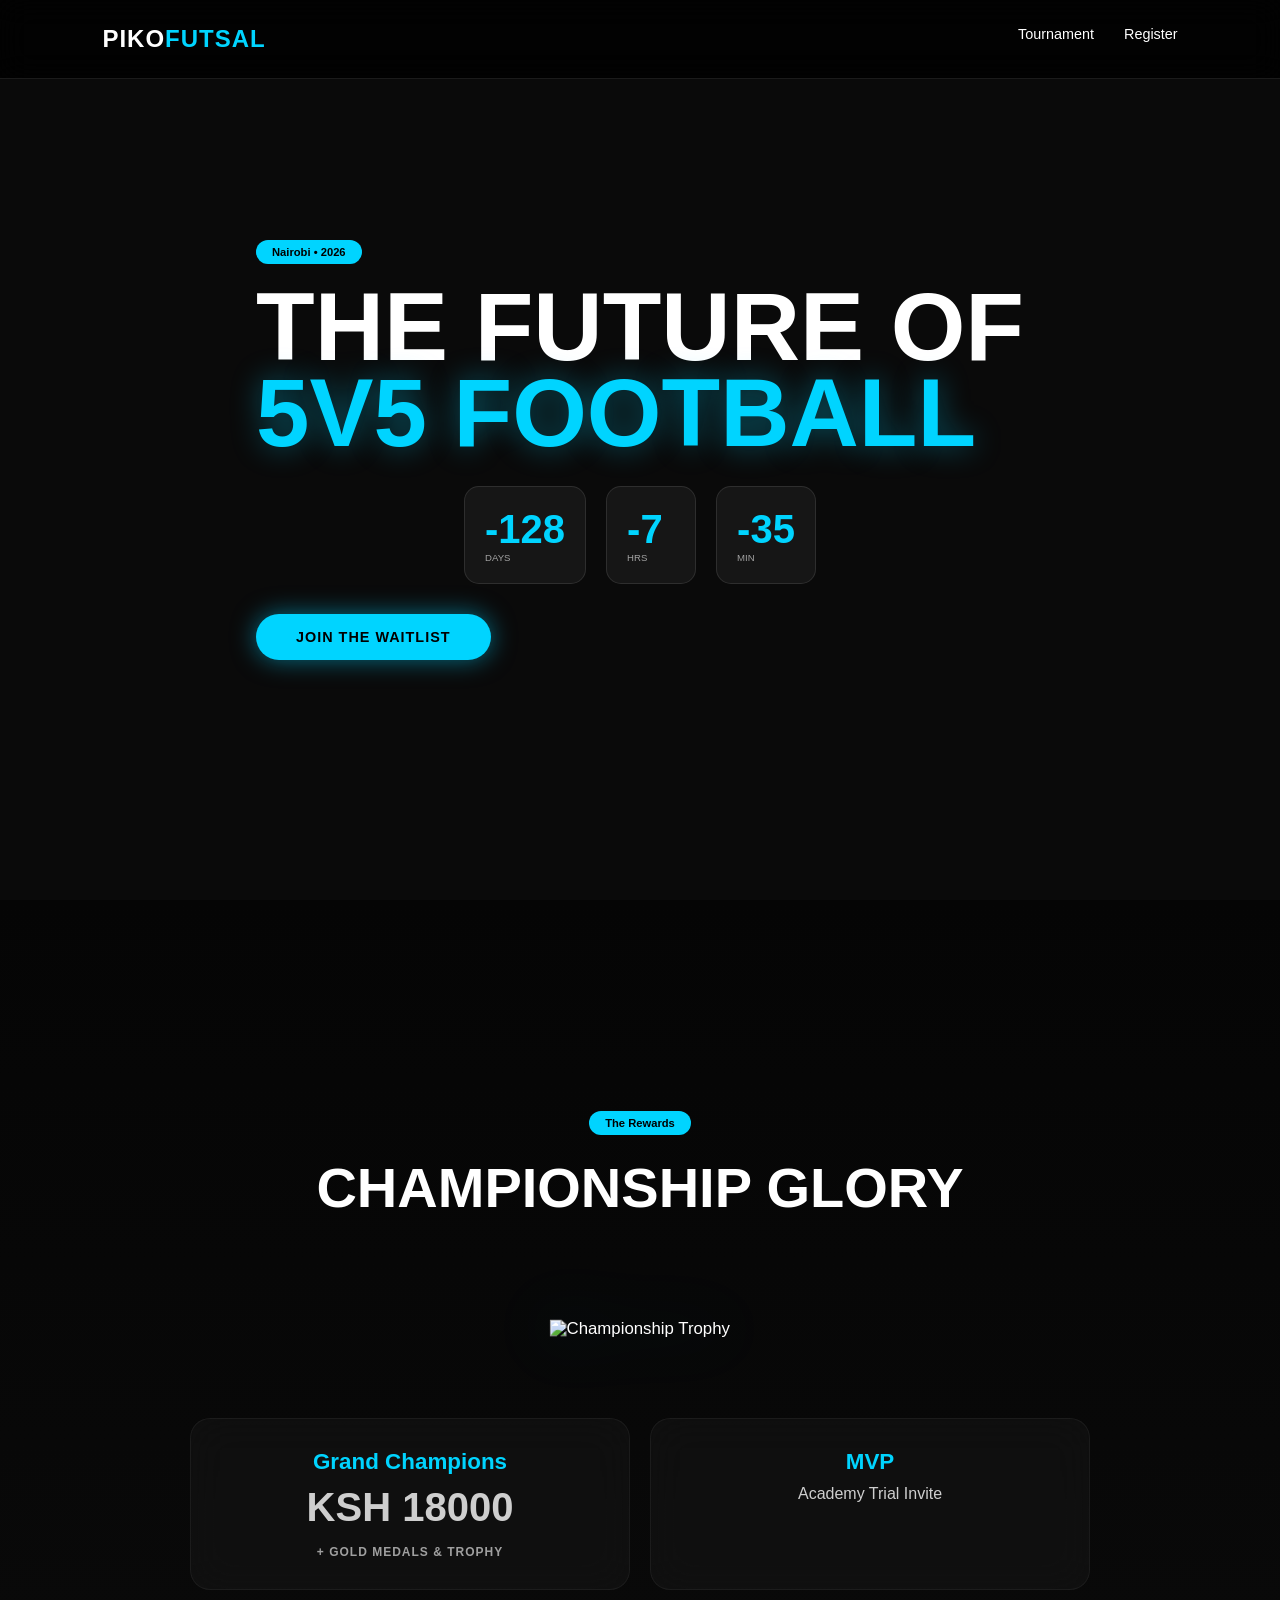
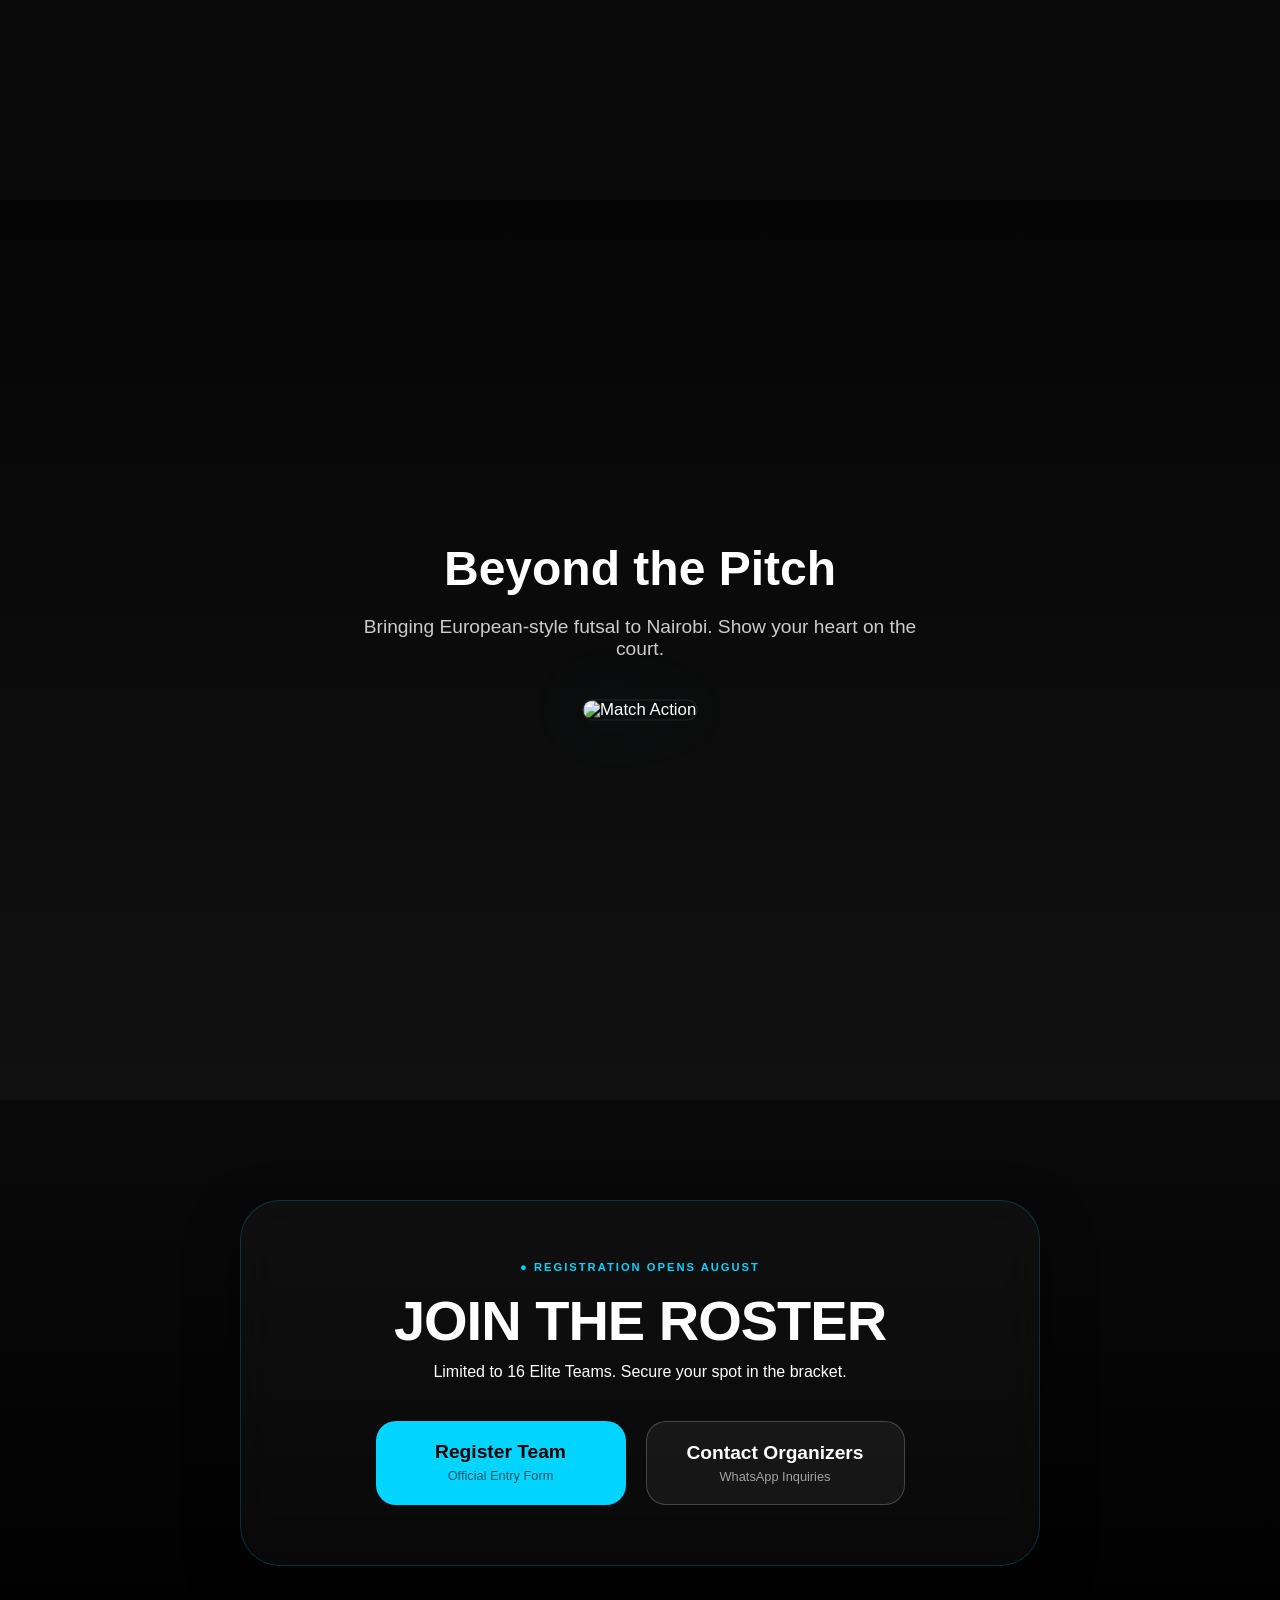
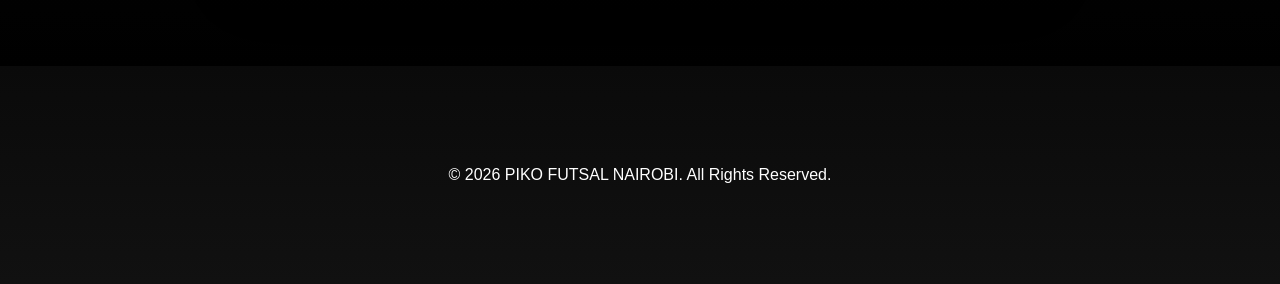
==== index.html @ ca1286e1 "Add files via upload" ====
<!DOCTYPE html>
<html lang="en">
<head>
    <meta charset="UTF-8">
    <meta name="viewport" content="width=device-width, initial-scale=1.0">
    <title>PIKO FUTSAL | Nairobi 2026</title>
    <link rel="stylesheet" href="style.css">
</head>
<body>

    <nav>
        <div class="logo">PIKO<span>FUTSAL</span></div>
        <ul>
            <li><a href="#about">Tournament</a></li>
            <li><a href="#register">Register</a></li>
        </ul>
    </nav>

    <section class="apple-slide hero-bg">
    <div class="overlay"></div>
    <div class="hero-content">
        <div class="badge">Nairobi • 2026</div>
        <h1>THE FUTURE OF<br><span>5V5 FOOTBALL</span></h1>
        <div class="countdown">
            <div class="time-box"><span id="days">00</span><p>Days</p></div>
            <div class="time-box"><span id="hours">00</span><p>Hrs</p></div>
            <div class="time-box"><span id="mins">00</span><p>Min</p></div>
        </div>
        <a href="register.html" class="btn-glow">Join the Waitlist</a>
    </div>
</section>

<section id="prizes" class="apple-slide prize-bg reveal">
    <div class="section-header">
        <span class="badge">The Rewards</span>
        <h2>CHAMPIONSHIP <span>GLORY</span></h2>
    </div>
    
    <img src="trophy.jpg" class="apple-product-img" alt="Championship Trophy">

    <div class="prize-grid">
        <div class="prize-card main-prize">
            <h3>Grand Champions</h3>
            <p class="amount">KSH 18000</p>
            <span class="detail">+ Gold Medals & Trophy</span>
        </div>
        <div class="prize-card">
            <h3>MVP</h3>
            <p>Academy Trial Invite</p>
        </div>
    </div>
</section>

<section id="about" class="apple-slide about-bg reveal">
    <div class="content-box">
        <h2>Beyond the Pitch</h2>
        <p>Bringing European-style futsal to Nairobi. Show your heart on the court.</p>
    </div>

    <img src="http://googleusercontent.com/image_collection/image_retrieval/14872538841475084039_0" class="apple-product-img action-img" alt="Match Action">
</section>
    <section id="register" class="reg-section reveal">
        <div class="reg-card">
            <div class="reg-header">
                <span class="live-indicator">● REGISTRATION OPENS AUGUST</span>
                <h2>JOIN THE ROSTER</h2>
                <p>Limited to 16 Elite Teams. Secure your spot in the bracket.</p>
            </div>
            
            <div class="reg-options">
                <a href="register.html" class="reg-btn primary">
               
                    <span>Register Team</span>
                    <small>Official Entry Form</small>
                </a>
                <a href="https://wa.me/254700000000" class="reg-btn secondary">
                    <span>Contact Organizers</span>
                    <small>WhatsApp Inquiries</small>
                </a>
            </div>
        </div>
    </section>

    <footer>
        <p>&copy; 2026 PIKO FUTSAL NAIROBI. All Rights Reserved.</p>
    </footer>

    <script>
        // COUNTDOWN TIMER
        const targetDate = new Date("August 1, 2026 00:00:00").getTime();
        function updateTimer() {
            const now = new Date().getTime();
            const diff = targetDate - now;
            document.getElementById("days").innerText = Math.floor(diff / (1000 * 60 * 60 * 24));
            document.getElementById("hours").innerText = Math.floor((diff % (1000 * 60 * 60 * 24)) / (1000 * 60 * 60));
            document.getElementById("mins").innerText = Math.floor((diff % (1000 * 60 * 60)) / (1000 * 60));
        }
        setInterval(updateTimer, 1000);

        // SCROLL REVEAL
        const observer = new IntersectionObserver((entries) => {
            entries.forEach((entry) => {
                if (entry.isIntersecting) entry.target.classList.add('active');
            });
        }, { threshold: 0.1 });
        document.querySelectorAll('.reveal').forEach((el) => observer.observe(el));
    </script>
</body>
</html>
---- style.css ----
:root {
    --neon: #00d4ff;
    --bg: #0a0a0a;
    --glass: rgba(255, 255, 255, 0.05);
}

* {
    margin: 0;
    padding: 0;
    box-sizing: border-box;
    font-family: 'Inter', -apple-system, BlinkMacSystemFont, sans-serif;
    color: white;
}

body {
    background-color: var(--bg);
    overflow-x: hidden;
}

/* NAVIGATION */
nav {
    display: flex;
    justify-content: space-between;
    padding: 25px 8%;
    background: rgba(0,0,0,0.8);
    backdrop-filter: blur(15px);
    position: fixed;
    width: 100%;
    top: 0;
    z-index: 1000;
    border-bottom: 1px solid rgba(255,255,255,0.1);
}

.logo { font-size: 1.5rem; font-weight: 900; letter-spacing: 1px; }
.logo span { color: var(--neon); }

ul { display: flex; list-style: none; gap: 30px; }
a { text-decoration: none; font-size: 0.9rem; font-weight: 500; transition: 0.3s; }
a:hover { color: var(--neon); }

/* HERO SECTION */
.hero {
    height: 100vh;
    display: flex;
    align-items: center;
    justify-content: center;
    text-align: center;
    background: url('https://images.unsplash.com/photo-1574629810360-7efbbe195018?q=80&w=2000') no-repeat center center/cover;
    position: relative;
}

.overlay {
    position: absolute;
    top: 0; left: 0; width: 100%; height: 100%;
    background: linear-gradient(to bottom, rgba(10,10,10,0.2), rgba(10,10,10,1));
    z-index: 1;
}

.hero-content {
    position: relative;
    z-index: 2;
    padding: 0 20px;
}

.badge {
    background: var(--neon);
    color: black;
    padding: 6px 16px;
    border-radius: 50px;
    font-size: 0.7rem;
    font-weight: 800;
    display: inline-block;
    margin-bottom: 20px;
}

h1 { font-size: clamp(3rem, 8vw, 6rem); line-height: 0.9; margin-bottom: 20px; }
h1 span { color: var(--neon); text-shadow: 0 0 30px rgba(0, 212, 255, 0.4); }

/* COUNTDOWN */
.countdown { display: flex; justify-content: center; gap: 20px; margin: 30px 0; }
.time-box {
    background: var(--glass);
    padding: 20px;
    border-radius: 15px;
    min-width: 90px;
    border: 1px solid rgba(255,255,255,0.1);
}
.time-box span { font-size: 2.5rem; font-weight: 800; display: block; color: var(--neon); }
.time-box p { font-size: 0.6rem; text-transform: uppercase; opacity: 0.6; }

/* BUTTON */
.btn-glow {
    display: inline-block;
    background: var(--neon);
    color: black;
    padding: 15px 40px;
    border-radius: 50px;
    font-weight: 800;
    text-transform: uppercase;
    letter-spacing: 1px;
    box-shadow: 0 0 25px rgba(0, 212, 255, 0.5);
    transition: 0.4s;
}
.btn-glow:hover { transform: scale(1.05); background: white; box-shadow: 0 0 40px white; }

/* STATS */
.stats-bar {
    display: flex;
    justify-content: space-around;
    padding: 80px 10%;
    background: #000;
    border-bottom: 1px solid #222;
}
.stat h2 { font-size: 3rem; color: var(--neon); }
.stat p { opacity: 0.6; font-size: 0.8rem; }

/* REVEAL ANIMATION */
.reveal {
    padding: 150px 10%;
    text-align: center;
    opacity: 0;
    transform: translateY(50px);
    transition: 1.5s all ease;
}
.reveal.active { opacity: 1; transform: translateY(0); }
.content-box h2 { font-size: 3rem; margin-bottom: 20px; }
.content-box p { max-width: 600px; margin: 0 auto; color: #ccc; font-size: 1.2rem; }

/* FOOTER */
footer {
    padding: 100px 10%;
    background: linear-gradient(to top, #111, #0a0a0a);
    text-align: center;
}
.socials { display: flex; justify-content: center; gap: 20px; margin-top: 30px; }
.s-link { border: 1px solid #333; padding: 10px 25px; border-radius: 5px; }

/* REGISTRATION SECTION */
.reg-section {
    padding: 100px 5%;
    display: flex;
    justify-content: center;
    background: linear-gradient(to bottom, #0a0a0a, #000);
}

.reg-card {
    background: rgba(255, 255, 255, 0.03);
    backdrop-filter: blur(20px);
    border: 1px solid rgba(0, 212, 255, 0.2);
    padding: 60px 40px;
    border-radius: 40px;
    max-width: 800px;
    width: 100%;
    text-align: center;
    box-shadow: 0 20px 50px rgba(0,0,0,0.5);
}

.live-indicator {
    color: var(--neon);
    font-size: 0.7rem;
    font-weight: 900;
    letter-spacing: 2px;
    display: block;
    margin-bottom: 15px;
    animation: pulse 2s infinite;
}

@keyframes pulse {
    0% { opacity: 0.5; }
    50% { opacity: 1; }
    100% { opacity: 0.5; }
}

.reg-card h2 {
    font-size: 3.5rem;
    margin-bottom: 10px;
    letter-spacing: -1px;
}

.reg-options {
    display: flex;
    gap: 20px;
    justify-content: center;
    margin-top: 40px;
    flex-wrap: wrap;
}

.reg-btn {
    display: flex;
    flex-direction: column;
    padding: 20px 40px;
    border-radius: 20px;
    min-width: 250px;
    transition: 0.3s;
}

.reg-btn span { font-weight: 800; font-size: 1.2rem; }
.reg-btn small { opacity: 0.6; font-size: 0.8rem; margin-top: 5px; }

.primary {
    background: var(--neon);
}
.primary span, .primary small { color: black; }

.secondary {
    border: 1px solid rgba(255,255,255,0.2);
    background: rgba(255,255,255,0.05);
}

.reg-btn:hover {
    transform: translateY(-5px);
    box-shadow: 0 10px 30px rgba(0, 212, 255, 0.3);
}

/* REGISTRATION PAGE SPECIFIC */
.reg-page {
    display: flex;
    align-items: center;
    justify-content: center;
    min-height: 100vh;
    padding-top: 100px; /* Space for the fixed nav */
}

.form-container {
    width: 100%;
    display: flex;
    justify-content: center;
    padding: 20px;
}

.form-actions {
    margin-top: 30px;
    display: flex;
    flex-direction: column;
    gap: 15px;
}

.divider {
    margin: 20px 0;
    position: relative;
    text-align: center;
}

.divider::before {
    content: "";
    position: absolute;
    top: 50%;
    left: 0;
    width: 100%;
    height: 1px;
    background: rgba(255,255,255,0.1);
    z-index: 1;
}

.divider span {
    background: #0d0d0d;
    padding: 0 15px;
    position: relative;
    z-index: 2;
    font-size: 0.7rem;
    color: #555;
}

.requirements {
    margin-top: 40px;
    text-align: left;
    background: rgba(0,0,0,0.3);
    padding: 20px;
    border-radius: 15px;
}

.requirements h3 {
    font-size: 0.9rem;
    color: var(--neon);
    margin-bottom: 10px;
}

.requirements ul {
    display: block;
    list-style: none;
}

.requirements li {
    font-size: 0.8rem;
    opacity: 0.7;
    margin-bottom: 5px;
}

/* PORTAL EFFECTS */
.portal-box {
    background: rgba(0, 212, 255, 0.05);
    border: 1px solid rgba(0, 212, 255, 0.2);
    padding: 20px;
    margin: 30px 0;
    border-radius: 15px;
    position: relative;
    overflow: hidden;
}

.portal-box p {
    font-family: 'Courier New', Courier, monospace;
    font-size: 0.8rem;
    color: var(--neon);
    text-transform: uppercase;
    letter-spacing: 2px;
}

.scan-line {
    position: absolute;
    top: 0;
    left: 0;
    width: 100%;
    height: 2px;
    background: var(--neon);
    box-shadow: 0 0 15px var(--neon);
    animation: scan 3s linear infinite;
}

@keyframes scan {
    0% { top: 0%; }
    100% { top: 100%; }
}

/* BOX STYLING */
.form-actions {
    display: flex;
    flex-direction: column;
    gap: 15px;
}

.divider {
    margin: 15px 0;
    font-size: 0.7rem;
    opacity: 0.3;
}
/* PRIZE SECTION STYLES */
#prizes {
    padding: 100px 8%;
    text-align: center;
    background: linear-gradient(to bottom, #050505, #0a0a0a);
}

.section-header {
    margin-bottom: 60px;
}

.section-header h2 {
    font-size: 3.5rem;
    font-weight: 900;
}

.prize-grid {
    display: grid;
    grid-template-columns: repeat(auto-fit, minmax(250px, 1fr));
    gap: 25px;
    margin-top: 40px;
}

.prize-card {
    background: var(--glass);
    border: 1px solid rgba(255, 255, 255, 0.1);
    padding: 40px 20px;
    border-radius: 25px;
    transition: 0.4s ease;
    position: relative;
    overflow: hidden;
}

.prize-card:hover {
    transform: translateY(-10px);
    border-color: var(--neon);
    background: rgba(0, 212, 255, 0.05);
    box-shadow: 0 15px 30px rgba(0, 212, 255, 0.1);
}

.prize-card .icon {
    font-size: 2.5rem;
    margin-bottom: 20px;
}

.prize-card h3 {
    font-size: 1.4rem;
    margin-bottom: 10px;
    color: var(--neon);
}

.prize-card p {
    font-size: 1rem;
    opacity: 0.8;
}

.prize-card .amount {
    font-size: 2.5rem;
    font-weight: 900;
    margin: 10px 0;
    color: white;
}

.prize-card .reward, .prize-card .detail {
    display: block;
    margin-top: 15px;
    font-size: 0.75rem;
    text-transform: uppercase;
    letter-spacing: 1px;
    font-weight: 700;
    opacity: 0.6;
}

/* Highlighting the Main Prize */
.main-prize {
    grid-column: span 1;
    border: 1px solid var(--neon);
    background: rgba(0, 212, 255, 0.03);
}

@media (min-width: 1000px) {
    .main-prize {
        grid-column: span 2; /* Makes the 50k prize wider on desktop */
    }
}

/* THE "FULL-PAGE" LAYOUT */
.apple-slide {
    min-height: 100vh; /* Takes up the whole screen */
    width: 100%;
    display: flex;
    flex-direction: column;
    align-items: center;
    justify-content: center;
    padding: 80px 10%;
    position: relative;
}

/* UNIQUE BACKGROUNDS FOR EACH DEVICE/SECTION */
.hero-bg {
    background: url('https://images.unsplash.com/photo-1574629810360-7efbbe195018?q=80&w=2000') no-repeat center center/cover;
}

.prize-bg {
    background-color: #050505; /* Deep Black like iPad Pro site */
}

.about-bg {
    background-color: #0f172a; /* Dark Navy like MacBook Air site */
    /* You could also use a subtle gradient here */
    background: linear-gradient(180deg, #050505 0%, #111 100%);
}

/* SMOOTH SCROLLING FOR THE WHOLE SITE */
html {
    scroll-snap-type: y proximity; /* Optional: snaps to the section like Apple's site */
    scroll-behavior: smooth;
}

.apple-slide {
    scroll-snap-align: start;
}/* THE "FULL-PAGE" LAYOUT */
.apple-slide {
    min-height: 100vh; /* Takes up the whole screen */
    width: 100%;
    display: flex;
    flex-direction: column;
    align-items: center;
    justify-content: center;
    padding: 80px 10%;
    position: relative;
}

/* UNIQUE BACKGROUNDS FOR EACH DEVICE/SECTION */
.hero-bg {
    background: url('https://images.unsplash.com/photo-1574629810360-7efbbe195018?q=80&w=2000') no-repeat center center/cover;
}

.prize-bg {
    background-color: #050505; /* Deep Black like iPad Pro site */
}

.about-bg {
    background-color: #0f172a; /* Dark Navy like MacBook Air site */
    /* You could also use a subtle gradient here */
    background: linear-gradient(180deg, #050505 0%, #111 100%);
}

/* SMOOTH SCROLLING FOR THE WHOLE SITE */
html {
    scroll-snap-type: y proximity; /* Optional: snaps to the section like Apple's site */
    scroll-behavior: smooth;
}

.apple-slide {
    scroll-snap-align: start;
}
/* APPLE PRODUCT IMAGE STYLING */
.apple-product-img {
    max-width: 80%;
    max-height: 45vh; /* Prevents the image from taking over the whole screen */
    object-fit: contain;
    margin: 40px 0;
    filter: drop-shadow(0 0 30px rgba(0, 212, 255, 0.2));
    transition: transform 0.8s ease-out;
}

/* Subtle animation when the section is revealed */
.reveal.active .apple-product-img {
    transform: scale(1.05);
}

.action-img {
    border-radius: 20px;
    border: 1px solid rgba(255, 255, 255, 0.1);
}

/* PRIZE GRID TWEAK FOR SLIDES */
.prize-grid {
    display: flex;
    gap: 20px;
    justify-content: center;
    width: 100%;
    max-width: 900px;
}

.prize-card {
    flex: 1;
    background: rgba(255, 255, 255, 0.03);
    backdrop-filter: blur(20px);
    border-radius: 20px;
    padding: 30px;
    border: 1px solid rgba(255, 255, 255, 0.05);
}
/* FORM WRAPPER FOR GOOGLE EMBED */
.glass-form-wrapper {
    margin-top: 30px;
    background: rgba(255, 255, 255, 0.02);
    border: 1px solid rgba(255, 255, 255, 0.1);
    border-radius: 20px;
    overflow: hidden; /* Keeps the form corners rounded */
    box-shadow: inset 0 0 20px rgba(0,0,0,0.5);
}

/* Make sure the iframe fills the container */
.glass-form-wrapper iframe {
    width: 100%;
    filter: invert(0.9) hue-rotate(180deg) brightness(1.2); 
    /* ^ MAGIC TRICK: This makes a light Google Form look Dark/Neon! */
}
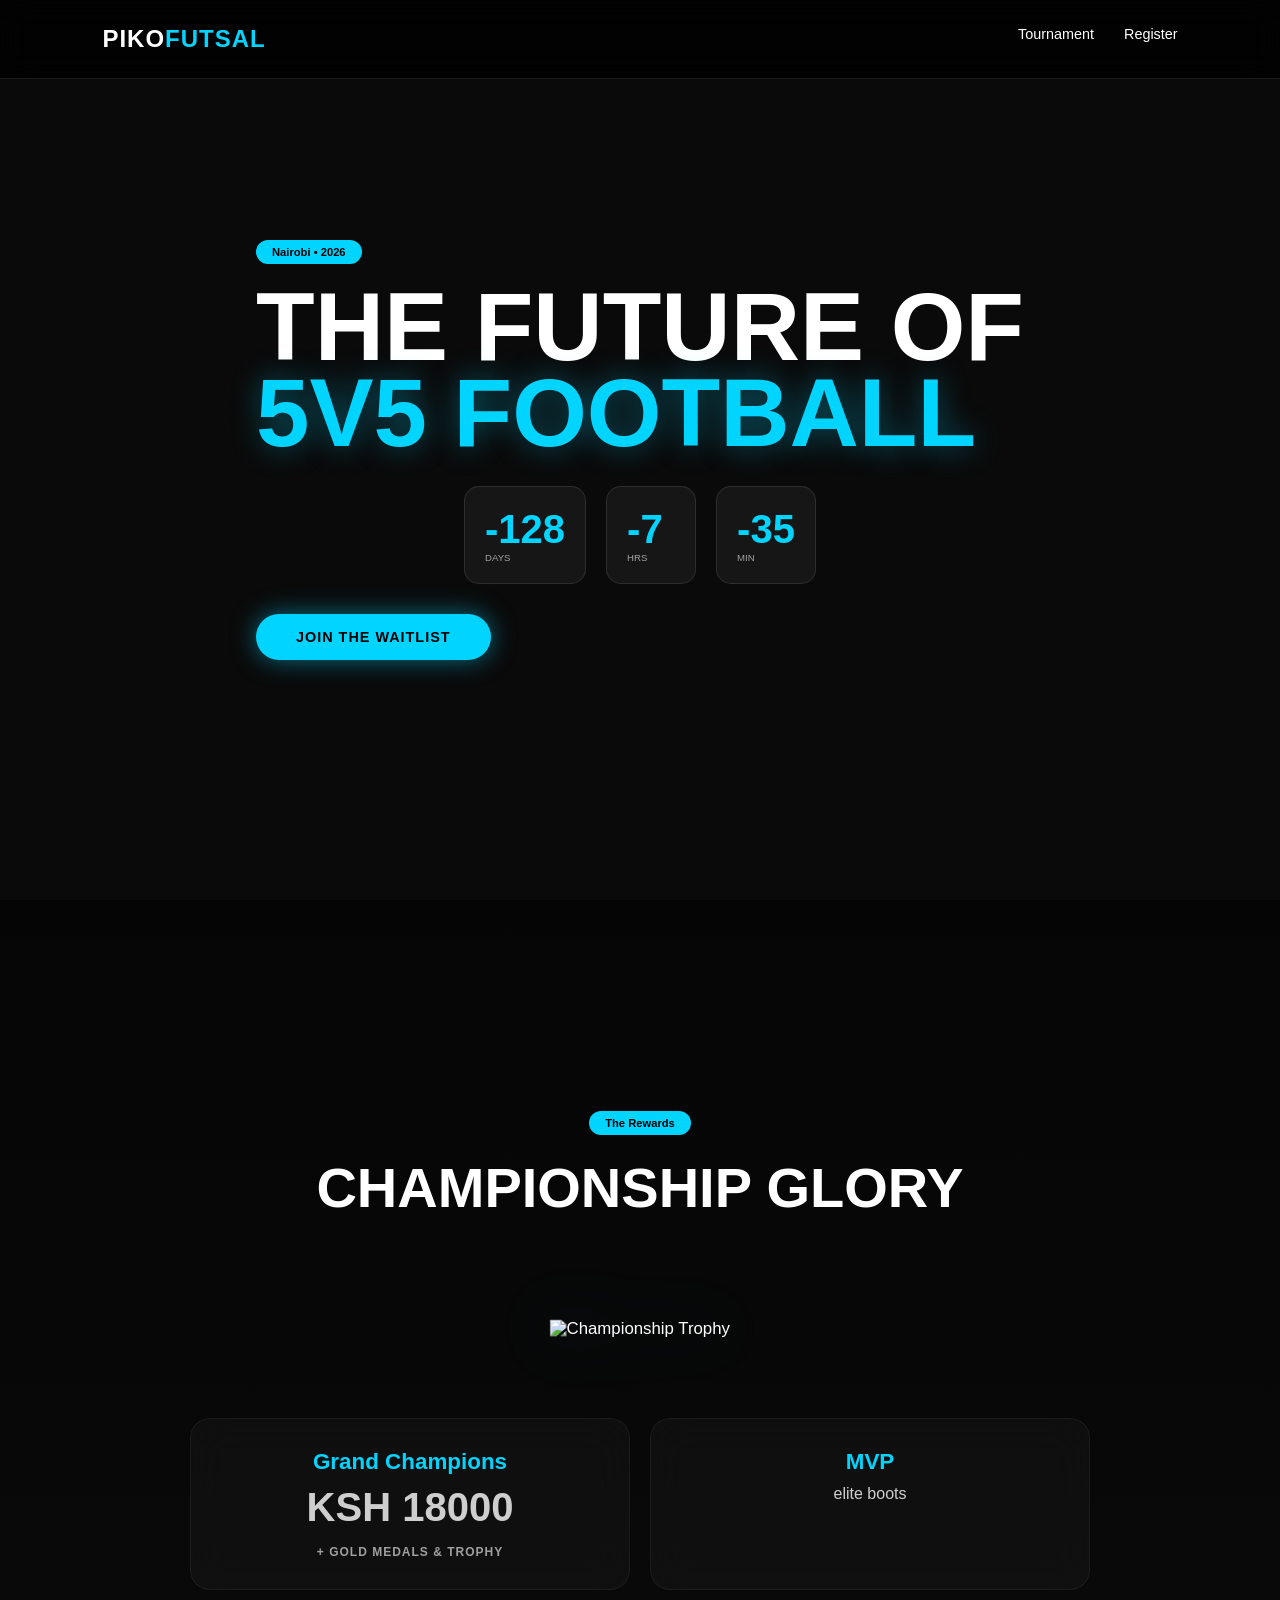
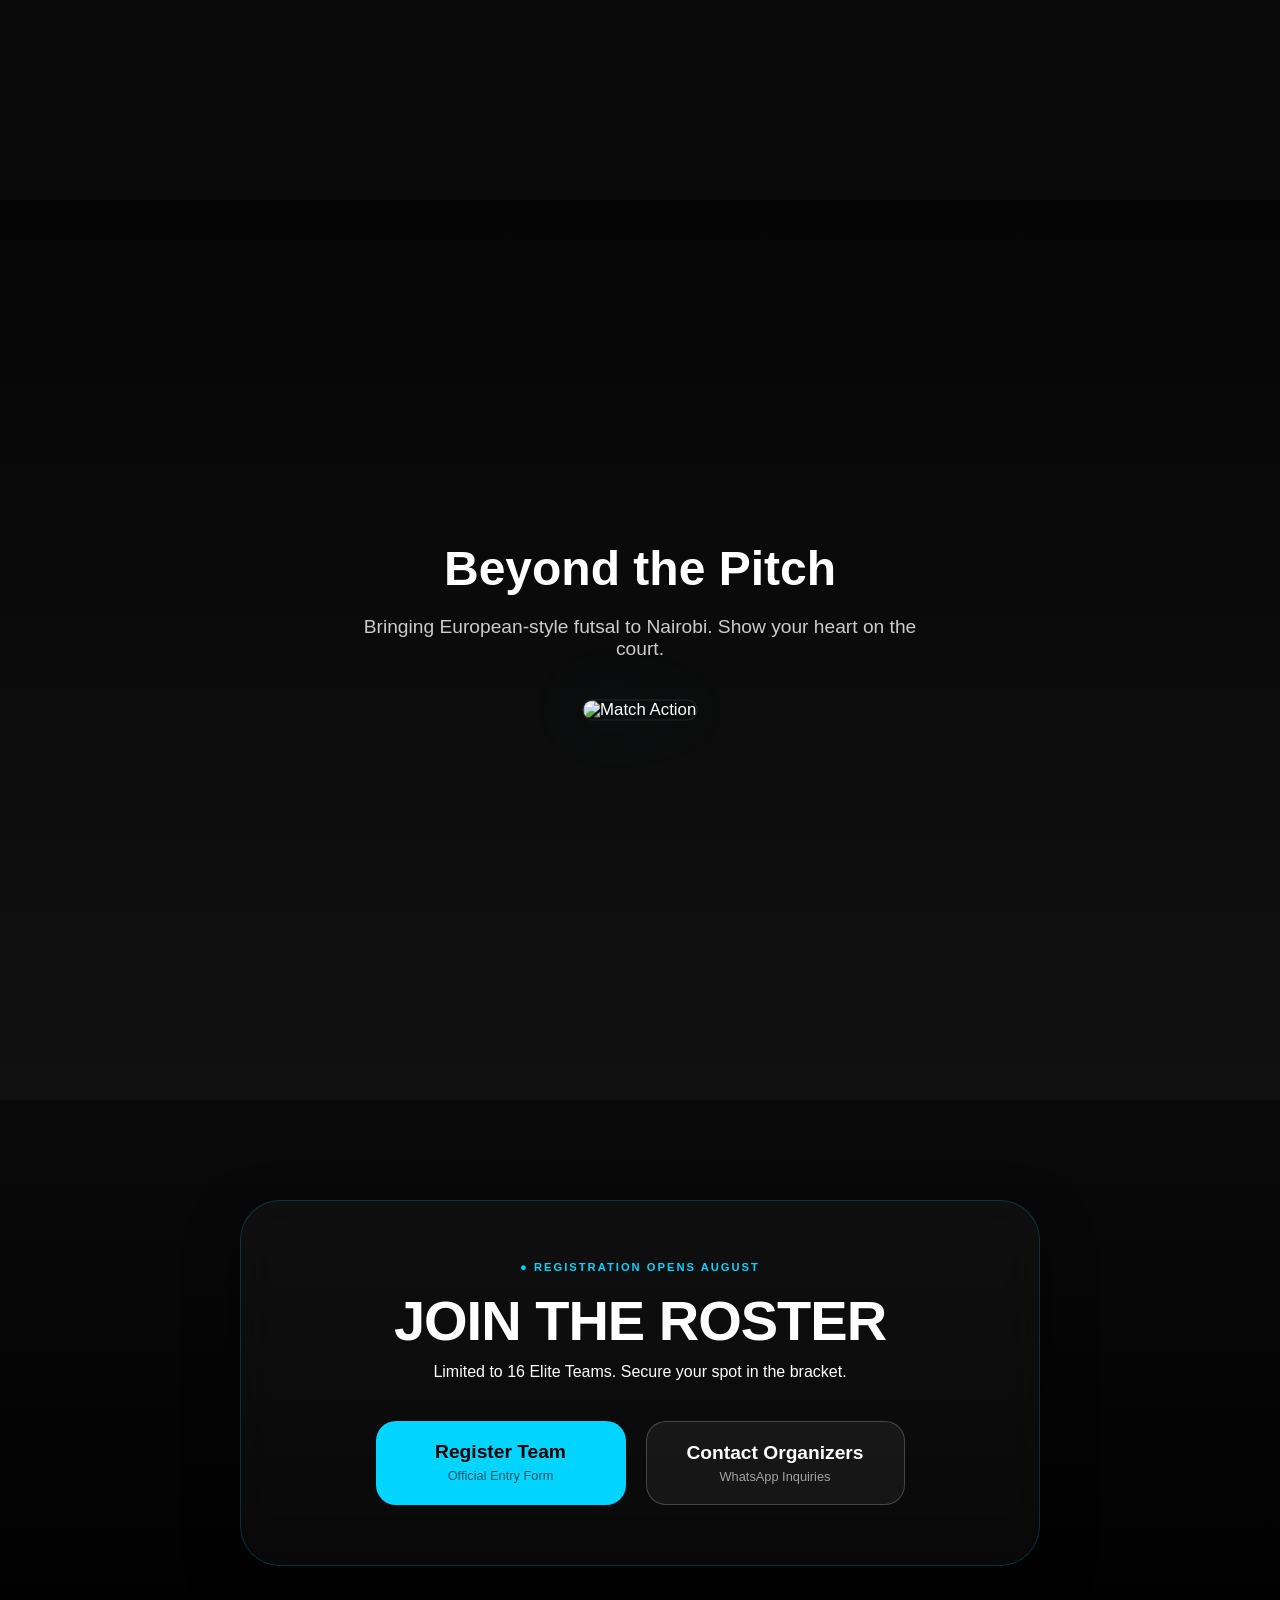
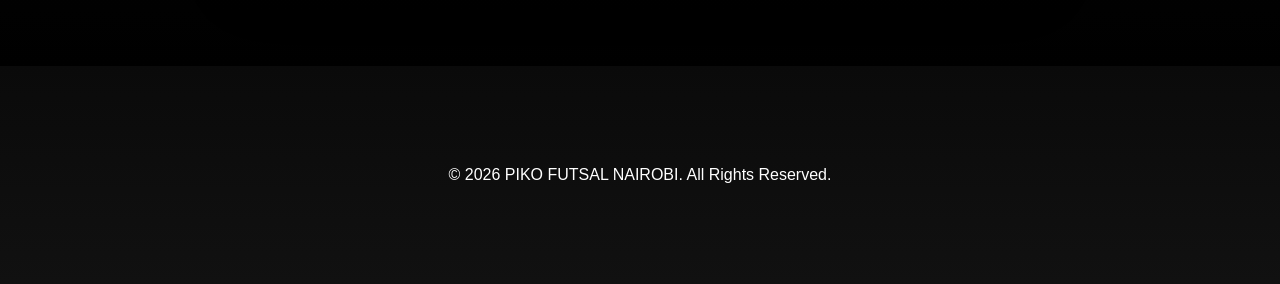
==== commit 1ac266a5: "Update index.html" ====
--- a/index.html
+++ b/index.html
@@ -46,7 +46,7 @@
         </div>
         <div class="prize-card">
             <h3>MVP</h3>
-            <p>Academy Trial Invite</p>
+            <p>elite boots</p>
         </div>
     </div>
 </section>
@@ -106,4 +106,4 @@
         document.querySelectorAll('.reveal').forEach((el) => observer.observe(el));
     </script>
 </body>
-</html>+</html>
